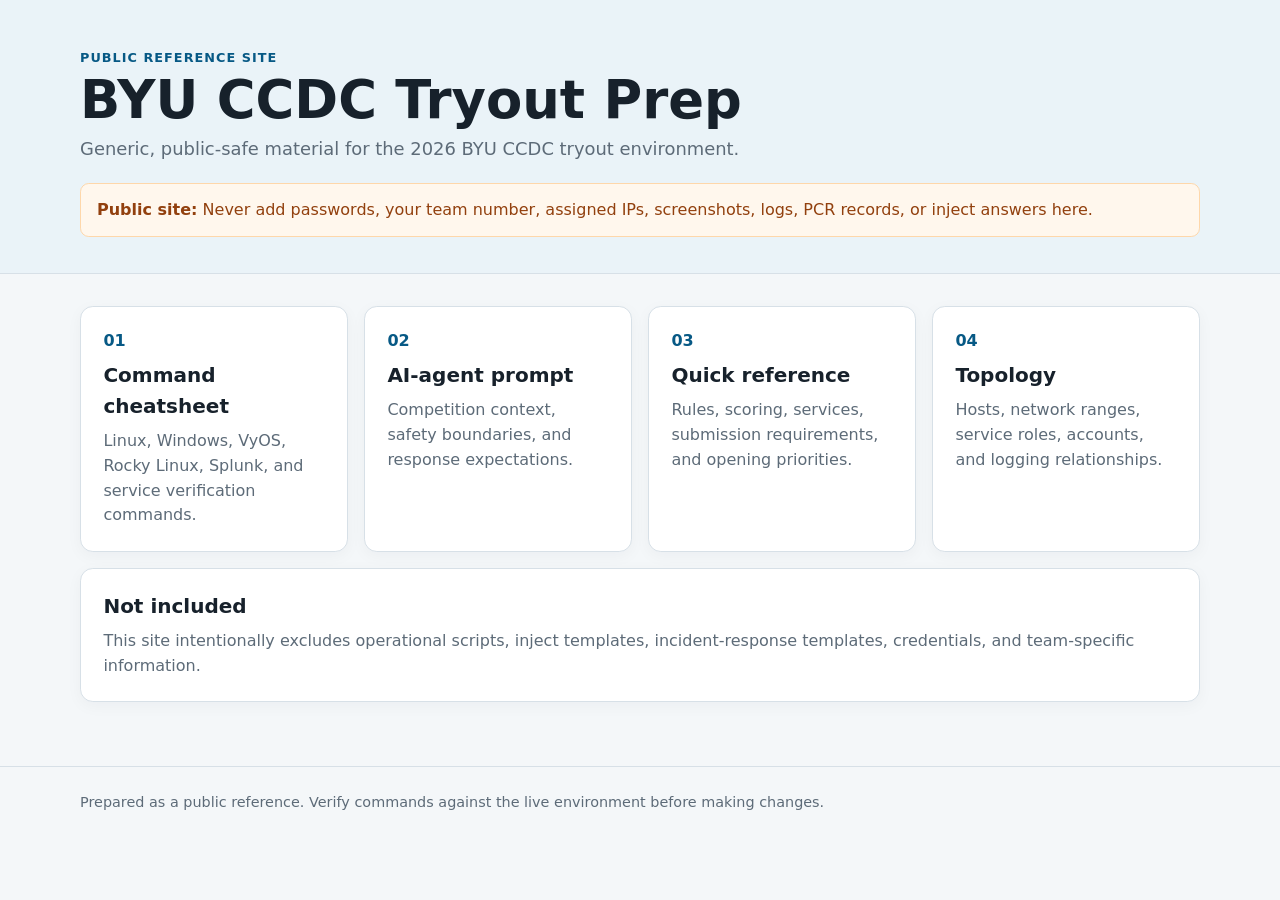
==== index.html @ bb0052e3 "initial commit" ====
<!doctype html>
<html lang="en">
<head>
  <meta charset="utf-8">
  <meta name="viewport" content="width=device-width, initial-scale=1">
  <title>BYU CCDC Tryout Prep</title>
  <link rel="stylesheet" href="styles.css">
</head>
<body>
  <header class="site-header">
    <div class="wrap">
      <p class="eyebrow">Public reference site</p>
      <h1>BYU CCDC Tryout Prep</h1>
      <p class="lead">Generic, public-safe material for the 2026 BYU CCDC tryout environment.</p>
      <div class="notice warning"><strong>Public site:</strong> Never add passwords, your team number, assigned IPs, screenshots, logs, PCR records, or inject answers here.</div>
    </div>
  </header>

  <main class="wrap">
    <section class="card-grid">
      <a class="card" href="cheatsheet.html">
        <span class="card-number">01</span>
        <h2>Command cheatsheet</h2>
        <p>Linux, Windows, VyOS, Rocky Linux, Splunk, and service verification commands.</p>
      </a>
      <a class="card" href="prompt.html">
        <span class="card-number">02</span>
        <h2>AI-agent prompt</h2>
        <p>Competition context, safety boundaries, and response expectations.</p>
      </a>
      <a class="card" href="quick-reference.html">
        <span class="card-number">03</span>
        <h2>Quick reference</h2>
        <p>Rules, scoring, services, submission requirements, and opening priorities.</p>
      </a>
      <a class="card" href="topology.html">
        <span class="card-number">04</span>
        <h2>Topology</h2>
        <p>Hosts, network ranges, service roles, accounts, and logging relationships.</p>
      </a>
    </section>

    <section class="card plain-card">
      <h2>Not included</h2>
      <p>This site intentionally excludes operational scripts, inject templates, incident-response templates, credentials, and team-specific information.</p>
    </section>
  </main>

  <footer class="site-footer">
    <div class="wrap">Prepared as a public reference. Verify commands against the live environment before making changes.</div>
  </footer>
</body>
</html>
---- styles.css ----
:root {
  --ink: #17212b;
  --muted: #5d6b78;
  --line: #d7e0e7;
  --paper: #ffffff;
  --bg: #f4f7f9;
  --accent: #075985;
  --accent-light: #e0f2fe;
  --warn: #92400e;
  --warn-bg: #fff7ed;
  --code: #111827;
}

* { box-sizing: border-box; }
body {
  margin: 0;
  color: var(--ink);
  background: var(--bg);
  font-family: system-ui, -apple-system, BlinkMacSystemFont, "Segoe UI", sans-serif;
  line-height: 1.55;
}
.wrap { width: min(1120px, calc(100% - 2rem)); margin: 0 auto; }
.site-header { padding: 3rem 0 2.25rem; background: #eaf3f8; border-bottom: 1px solid var(--line); }
.site-header h1 { margin: .25rem 0 .5rem; font-size: clamp(2rem, 5vw, 3.3rem); line-height: 1.05; }
.eyebrow { margin: 0; color: var(--accent); font-weight: 700; text-transform: uppercase; letter-spacing: .08em; font-size: .8rem; }
.lead { color: var(--muted); font-size: 1.12rem; margin: 0; }
main { padding: 2rem 0 4rem; }
.card-grid { display: grid; grid-template-columns: repeat(auto-fit, minmax(240px, 1fr)); gap: 1rem; }
.card { display: block; padding: 1.4rem; color: inherit; text-decoration: none; background: var(--paper); border: 1px solid var(--line); border-radius: .8rem; box-shadow: 0 4px 16px rgba(23, 33, 43, .04); }
.card:hover { border-color: var(--accent); transform: translateY(-1px); }
.card h2 { margin: .35rem 0 .45rem; font-size: 1.25rem; }
.card p { margin: 0; color: var(--muted); }
.card-number { color: var(--accent); font-weight: 800; font-variant-numeric: tabular-nums; }
.plain-card { margin-top: 1rem; }
.plain-card h2 { margin-top: 0; }
.notice { padding: .85rem 1rem; border-radius: .55rem; margin-top: 1.25rem; }
.warning { color: var(--warn); background: var(--warn-bg); border: 1px solid #fed7aa; }
.page-header { padding: 2.25rem 0 1.25rem; background: #eaf3f8; border-bottom: 1px solid var(--line); }
.page-header h1 { margin: .2rem 0 .4rem; line-height: 1.1; }
.back { color: var(--accent); font-weight: 700; text-decoration: none; }
.section { margin: 1.25rem 0; padding: 1.35rem; background: var(--paper); border: 1px solid var(--line); border-radius: .8rem; }
.section h2 { margin-top: 0; font-size: 1.45rem; }
.section h3 { margin-bottom: .35rem; }
.section > :last-child { margin-bottom: 0; }
table { width: 100%; border-collapse: collapse; font-size: .95rem; }
th, td { padding: .65rem .7rem; text-align: left; vertical-align: top; border-bottom: 1px solid var(--line); }
th { background: #f0f6f9; font-weight: 750; }
tr:last-child td { border-bottom: 0; }
code, pre { font-family: ui-monospace, SFMono-Regular, Menlo, Monaco, Consolas, "Liberation Mono", monospace; }
code { padding: .12rem .3rem; background: #edf2f7; border-radius: .25rem; font-size: .9em; }
pre { overflow-x: auto; margin: .75rem 0; padding: 1rem; color: #e5e7eb; background: var(--code); border-radius: .55rem; font-size: .88rem; line-height: 1.5; }
.muted { color: var(--muted); }
.pill { display: inline-block; padding: .2rem .5rem; color: var(--accent); background: var(--accent-light); border-radius: 999px; font-size: .8rem; font-weight: 700; }
.grid-2 { display: grid; grid-template-columns: repeat(auto-fit, minmax(280px, 1fr)); gap: 1rem; }
.checklist { padding-left: 1.25rem; }
.checklist li { margin: .35rem 0; }
.site-footer { padding: 1.5rem 0; color: var(--muted); border-top: 1px solid var(--line); font-size: .9rem; }
@media (max-width: 700px) { th, td { padding: .5rem .4rem; } .section { padding: 1rem; } }
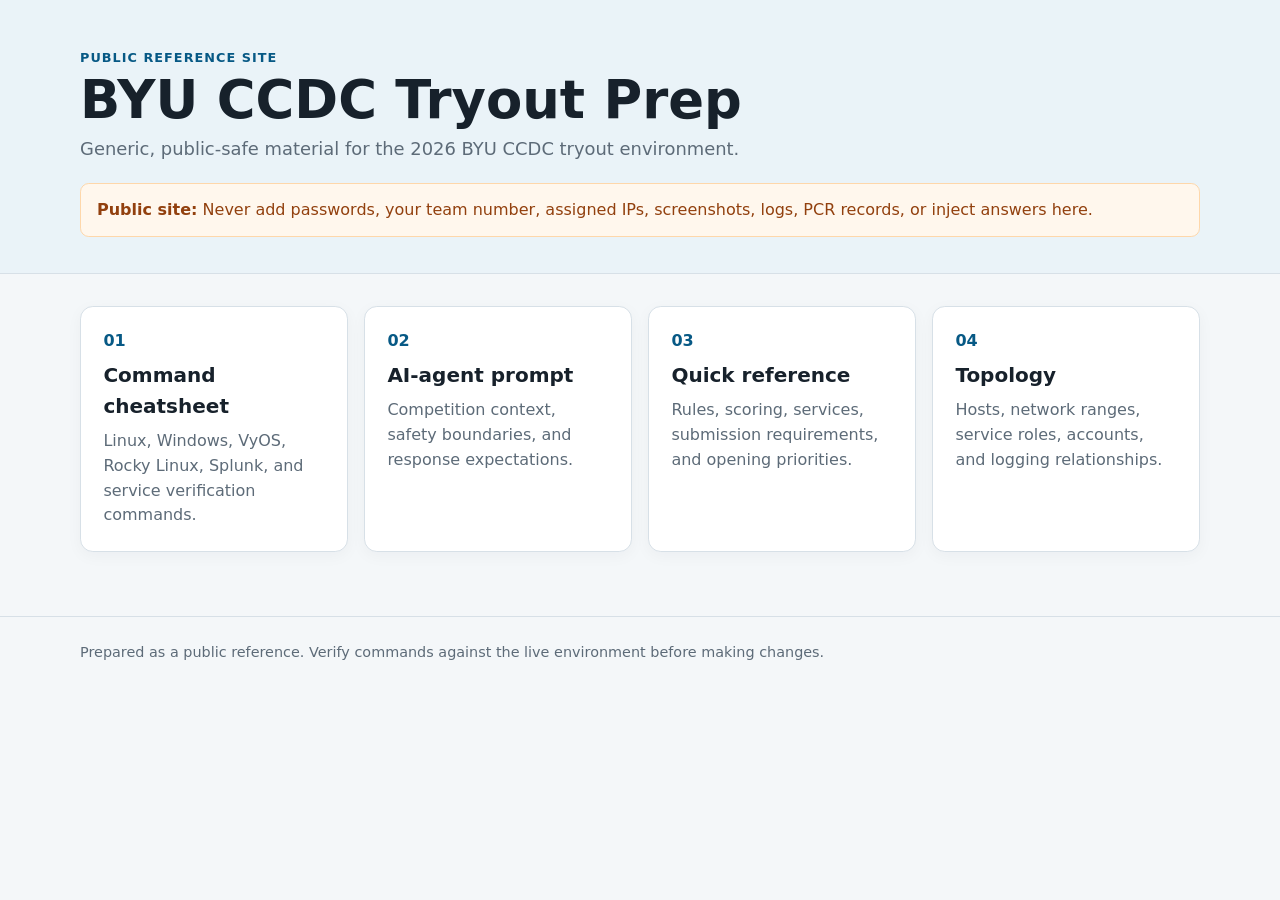
==== commit abc68917: "feat: checklist page" ====
--- a/index.html
+++ b/index.html
@@ -1,53 +1,68 @@
 <!doctype html>
 <html lang="en">
-<head>
-  <meta charset="utf-8">
-  <meta name="viewport" content="width=device-width, initial-scale=1">
-  <title>BYU CCDC Tryout Prep</title>
-  <link rel="stylesheet" href="styles.css">
-</head>
-<body>
-  <header class="site-header">
-    <div class="wrap">
-      <p class="eyebrow">Public reference site</p>
-      <h1>BYU CCDC Tryout Prep</h1>
-      <p class="lead">Generic, public-safe material for the 2026 BYU CCDC tryout environment.</p>
-      <div class="notice warning"><strong>Public site:</strong> Never add passwords, your team number, assigned IPs, screenshots, logs, PCR records, or inject answers here.</div>
-    </div>
-  </header>
+  <head>
+    <meta charset="utf-8" />
+    <meta name="viewport" content="width=device-width, initial-scale=1" />
+    <title>BYU CCDC Tryout Prep</title>
+    <link rel="stylesheet" href="styles.css" />
+  </head>
+  <body>
+    <header class="site-header">
+      <div class="wrap">
+        <p class="eyebrow">Public reference site</p>
+        <h1>BYU CCDC Tryout Prep</h1>
+        <p class="lead">
+          Generic, public-safe material for the 2026 BYU CCDC tryout
+          environment.
+        </p>
+        <div class="notice warning">
+          <strong>Public site:</strong> Never add passwords, your team number,
+          assigned IPs, screenshots, logs, PCR records, or inject answers here.
+        </div>
+      </div>
+    </header>
 
-  <main class="wrap">
-    <section class="card-grid">
-      <a class="card" href="cheatsheet.html">
-        <span class="card-number">01</span>
-        <h2>Command cheatsheet</h2>
-        <p>Linux, Windows, VyOS, Rocky Linux, Splunk, and service verification commands.</p>
-      </a>
-      <a class="card" href="prompt.html">
-        <span class="card-number">02</span>
-        <h2>AI-agent prompt</h2>
-        <p>Competition context, safety boundaries, and response expectations.</p>
-      </a>
-      <a class="card" href="quick-reference.html">
-        <span class="card-number">03</span>
-        <h2>Quick reference</h2>
-        <p>Rules, scoring, services, submission requirements, and opening priorities.</p>
-      </a>
-      <a class="card" href="topology.html">
-        <span class="card-number">04</span>
-        <h2>Topology</h2>
-        <p>Hosts, network ranges, service roles, accounts, and logging relationships.</p>
-      </a>
-    </section>
+    <main class="wrap">
+      <section class="card-grid">
+        <a class="card" href="cheatsheet.html">
+          <span class="card-number">01</span>
+          <h2>Command cheatsheet</h2>
+          <p>
+            Linux, Windows, VyOS, Rocky Linux, Splunk, and service verification
+            commands.
+          </p>
+        </a>
+        <a class="card" href="prompt.html">
+          <span class="card-number">02</span>
+          <h2>AI-agent prompt</h2>
+          <p>
+            Competition context, safety boundaries, and response expectations.
+          </p>
+        </a>
+        <a class="card" href="quick-reference.html">
+          <span class="card-number">03</span>
+          <h2>Quick reference</h2>
+          <p>
+            Rules, scoring, services, submission requirements, and opening
+            priorities.
+          </p>
+        </a>
+        <a class="card" href="topology.html">
+          <span class="card-number">04</span>
+          <h2>Topology</h2>
+          <p>
+            Hosts, network ranges, service roles, accounts, and logging
+            relationships.
+          </p>
+        </a>
+      </section>
+    </main>
 
-    <section class="card plain-card">
-      <h2>Not included</h2>
-      <p>This site intentionally excludes operational scripts, inject templates, incident-response templates, credentials, and team-specific information.</p>
-    </section>
-  </main>
-
-  <footer class="site-footer">
-    <div class="wrap">Prepared as a public reference. Verify commands against the live environment before making changes.</div>
-  </footer>
-</body>
+    <footer class="site-footer">
+      <div class="wrap">
+        Prepared as a public reference. Verify commands against the live
+        environment before making changes.
+      </div>
+    </footer>
+  </body>
 </html>
--- a/styles.css
+++ b/styles.css
@@ -11,48 +11,275 @@
   --code: #111827;
 }
 
-* { box-sizing: border-box; }
+* {
+  box-sizing: border-box;
+}
 body {
   margin: 0;
   color: var(--ink);
   background: var(--bg);
-  font-family: system-ui, -apple-system, BlinkMacSystemFont, "Segoe UI", sans-serif;
+  font-family:
+    system-ui,
+    -apple-system,
+    BlinkMacSystemFont,
+    "Segoe UI",
+    sans-serif;
   line-height: 1.55;
 }
-.wrap { width: min(1120px, calc(100% - 2rem)); margin: 0 auto; }
-.site-header { padding: 3rem 0 2.25rem; background: #eaf3f8; border-bottom: 1px solid var(--line); }
-.site-header h1 { margin: .25rem 0 .5rem; font-size: clamp(2rem, 5vw, 3.3rem); line-height: 1.05; }
-.eyebrow { margin: 0; color: var(--accent); font-weight: 700; text-transform: uppercase; letter-spacing: .08em; font-size: .8rem; }
-.lead { color: var(--muted); font-size: 1.12rem; margin: 0; }
-main { padding: 2rem 0 4rem; }
-.card-grid { display: grid; grid-template-columns: repeat(auto-fit, minmax(240px, 1fr)); gap: 1rem; }
-.card { display: block; padding: 1.4rem; color: inherit; text-decoration: none; background: var(--paper); border: 1px solid var(--line); border-radius: .8rem; box-shadow: 0 4px 16px rgba(23, 33, 43, .04); }
-.card:hover { border-color: var(--accent); transform: translateY(-1px); }
-.card h2 { margin: .35rem 0 .45rem; font-size: 1.25rem; }
-.card p { margin: 0; color: var(--muted); }
-.card-number { color: var(--accent); font-weight: 800; font-variant-numeric: tabular-nums; }
-.plain-card { margin-top: 1rem; }
-.plain-card h2 { margin-top: 0; }
-.notice { padding: .85rem 1rem; border-radius: .55rem; margin-top: 1.25rem; }
-.warning { color: var(--warn); background: var(--warn-bg); border: 1px solid #fed7aa; }
-.page-header { padding: 2.25rem 0 1.25rem; background: #eaf3f8; border-bottom: 1px solid var(--line); }
-.page-header h1 { margin: .2rem 0 .4rem; line-height: 1.1; }
-.back { color: var(--accent); font-weight: 700; text-decoration: none; }
-.section { margin: 1.25rem 0; padding: 1.35rem; background: var(--paper); border: 1px solid var(--line); border-radius: .8rem; }
-.section h2 { margin-top: 0; font-size: 1.45rem; }
-.section h3 { margin-bottom: .35rem; }
-.section > :last-child { margin-bottom: 0; }
-table { width: 100%; border-collapse: collapse; font-size: .95rem; }
-th, td { padding: .65rem .7rem; text-align: left; vertical-align: top; border-bottom: 1px solid var(--line); }
-th { background: #f0f6f9; font-weight: 750; }
-tr:last-child td { border-bottom: 0; }
-code, pre { font-family: ui-monospace, SFMono-Regular, Menlo, Monaco, Consolas, "Liberation Mono", monospace; }
-code { padding: .12rem .3rem; background: #edf2f7; border-radius: .25rem; font-size: .9em; }
-pre { overflow-x: auto; margin: .75rem 0; padding: 1rem; color: #e5e7eb; background: var(--code); border-radius: .55rem; font-size: .88rem; line-height: 1.5; }
-.muted { color: var(--muted); }
-.pill { display: inline-block; padding: .2rem .5rem; color: var(--accent); background: var(--accent-light); border-radius: 999px; font-size: .8rem; font-weight: 700; }
-.grid-2 { display: grid; grid-template-columns: repeat(auto-fit, minmax(280px, 1fr)); gap: 1rem; }
-.checklist { padding-left: 1.25rem; }
-.checklist li { margin: .35rem 0; }
-.site-footer { padding: 1.5rem 0; color: var(--muted); border-top: 1px solid var(--line); font-size: .9rem; }
-@media (max-width: 700px) { th, td { padding: .5rem .4rem; } .section { padding: 1rem; } }
+.wrap {
+  width: min(1120px, calc(100% - 2rem));
+  margin: 0 auto;
+}
+.site-header {
+  padding: 3rem 0 2.25rem;
+  background: #eaf3f8;
+  border-bottom: 1px solid var(--line);
+}
+.site-header h1 {
+  margin: 0.25rem 0 0.5rem;
+  font-size: clamp(2rem, 5vw, 3.3rem);
+  line-height: 1.05;
+}
+.eyebrow {
+  margin: 0;
+  color: var(--accent);
+  font-weight: 700;
+  text-transform: uppercase;
+  letter-spacing: 0.08em;
+  font-size: 0.8rem;
+}
+.lead {
+  color: var(--muted);
+  font-size: 1.12rem;
+  margin: 0;
+}
+main {
+  padding: 2rem 0 4rem;
+}
+.card-grid {
+  display: grid;
+  grid-template-columns: repeat(auto-fit, minmax(240px, 1fr));
+  gap: 1rem;
+}
+.card {
+  display: block;
+  padding: 1.4rem;
+  color: inherit;
+  text-decoration: none;
+  background: var(--paper);
+  border: 1px solid var(--line);
+  border-radius: 0.8rem;
+  box-shadow: 0 4px 16px rgba(23, 33, 43, 0.04);
+}
+.card:hover {
+  border-color: var(--accent);
+  transform: translateY(-1px);
+}
+.card h2 {
+  margin: 0.35rem 0 0.45rem;
+  font-size: 1.25rem;
+}
+.card p {
+  margin: 0;
+  color: var(--muted);
+}
+.card-number {
+  color: var(--accent);
+  font-weight: 800;
+  font-variant-numeric: tabular-nums;
+}
+.plain-card {
+  margin-top: 1rem;
+}
+.plain-card h2 {
+  margin-top: 0;
+}
+.notice {
+  padding: 0.85rem 1rem;
+  border-radius: 0.55rem;
+  margin-top: 1.25rem;
+}
+.warning {
+  color: var(--warn);
+  background: var(--warn-bg);
+  border: 1px solid #fed7aa;
+}
+.page-header {
+  padding: 2.25rem 0 1.25rem;
+  background: #eaf3f8;
+  border-bottom: 1px solid var(--line);
+}
+.page-header h1 {
+  margin: 0.2rem 0 0.4rem;
+  line-height: 1.1;
+}
+.back {
+  color: var(--accent);
+  font-weight: 700;
+  text-decoration: none;
+}
+.section {
+  margin: 1.25rem 0;
+  padding: 1.35rem;
+  background: var(--paper);
+  border: 1px solid var(--line);
+  border-radius: 0.8rem;
+}
+.section h2 {
+  margin-top: 0;
+  font-size: 1.45rem;
+}
+.section h3 {
+  margin-bottom: 0.35rem;
+}
+.section > :last-child {
+  margin-bottom: 0;
+}
+table {
+  width: 100%;
+  border-collapse: collapse;
+  font-size: 0.95rem;
+}
+th,
+td {
+  padding: 0.65rem 0.7rem;
+  text-align: left;
+  vertical-align: top;
+  border-bottom: 1px solid var(--line);
+}
+th {
+  background: #f0f6f9;
+  font-weight: 750;
+}
+tr:last-child td {
+  border-bottom: 0;
+}
+code,
+pre {
+  font-family:
+    ui-monospace, SFMono-Regular, Menlo, Monaco, Consolas, "Liberation Mono",
+    monospace;
+}
+code {
+  padding: 0.12rem 0.3rem;
+  background: #edf2f7;
+  border-radius: 0.25rem;
+  font-size: 0.9em;
+}
+pre {
+  overflow-x: auto;
+  margin: 0.75rem 0;
+  padding: 1rem;
+  color: #e5e7eb;
+  background: var(--code);
+  border-radius: 0.55rem;
+  font-size: 0.88rem;
+  line-height: 1.5;
+}
+.command-list {
+  overflow: hidden;
+  margin: 0.75rem 0;
+  color: #e5e7eb;
+  background: var(--code);
+  border-radius: 0.55rem;
+  font-size: 0.88rem;
+}
+.command-row {
+  display: grid;
+  grid-template-columns: minmax(0, 1.4fr) minmax(12rem, 1fr);
+  gap: 1rem;
+  align-items: baseline;
+  padding: 0.42rem 0.8rem;
+  border-bottom: 1px solid #293444;
+}
+.command-row:last-child {
+  border-bottom: 0;
+}
+.command-row code {
+  padding: 0;
+  color: inherit;
+  background: transparent;
+  font-size: inherit;
+  overflow-wrap: anywhere;
+}
+.command-row span {
+  color: #b8c5d1;
+}
+.command-row.query {
+  align-items: start;
+}
+.command-row.query code {
+  white-space: pre-wrap;
+}
+.muted {
+  color: var(--muted);
+}
+.pill {
+  display: inline-block;
+  padding: 0.2rem 0.5rem;
+  color: var(--accent);
+  background: var(--accent-light);
+  border-radius: 999px;
+  font-size: 0.8rem;
+  font-weight: 700;
+}
+.grid-2 {
+  display: grid;
+  grid-template-columns: repeat(auto-fit, minmax(280px, 1fr));
+  gap: 1rem;
+}
+.checklist {
+  padding-left: 1.25rem;
+}
+.checklist li {
+  margin: 0.35rem 0;
+}
+.timeline-checklist {
+  display: grid;
+  gap: 0.85rem;
+  padding: 0;
+  list-style: none;
+  counter-reset: timeline;
+}
+.timeline-checklist > li {
+  padding: 0.85rem 1rem;
+  border-left: 3px solid var(--accent);
+  background: #f4f7f9;
+  counter-increment: timeline;
+}
+.timeline-checklist h3 {
+  margin: 0 0 0.4rem;
+  font-size: 1rem;
+}
+.timeline-checklist label {
+  display: flex;
+  gap: 0.6rem;
+  align-items: flex-start;
+  margin-top: 0.35rem;
+}
+.timeline-checklist input {
+  flex: 0 0 auto;
+  width: 1rem;
+  height: 1rem;
+  margin: 0.2rem 0 0;
+  accent-color: var(--accent);
+}
+.site-footer {
+  padding: 1.5rem 0;
+  color: var(--muted);
+  border-top: 1px solid var(--line);
+  font-size: 0.9rem;
+}
+@media (max-width: 700px) {
+  th,
+  td {
+    padding: 0.5rem 0.4rem;
+  }
+  .section {
+    padding: 1rem;
+  }
+  .command-row {
+    grid-template-columns: 1fr;
+    gap: 0.15rem;
+  }
+}
